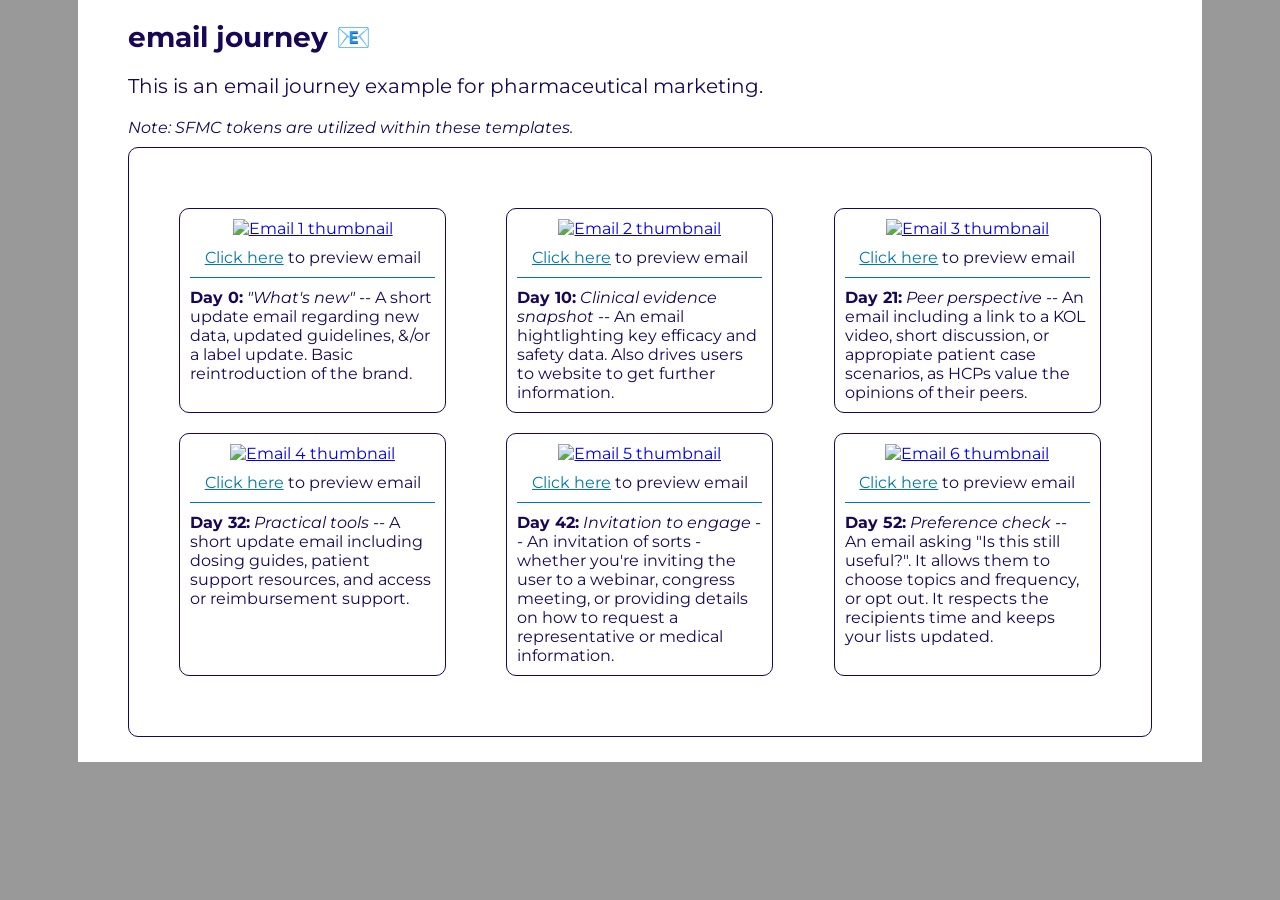
==== index.html @ ec57b70c "outer index, gitignore, favicons" ====
<!DOCTYPE html>
<html lang="en">
<head>
    <meta charset="UTF-8">
    <meta name="viewport" content="width=device-width, initial-scale=1.0">
    <title>email journey</title>
    <link rel="stylesheet" href="./assets/style.css" />
    <!-- google font: -->
    <link rel="preconnect" href="https://fonts.googleapis.com">
    <link rel="preconnect" href="https://fonts.gstatic.com" crossorigin>
    <link href="https://fonts.googleapis.com/css2?family=Montserrat:ital,wght@0,100..900;1,100..900&display=swap" rel="stylesheet">
    <!-- favicon -->
    <link rel="apple-touch-icon" sizes="180x180" href="./assets/favicon/apple-touch-icon.png">
    <link rel="icon" type="image/png" sizes="32x32" href="./assets/favicon/favicon-32x32.png">
    <link rel="icon" type="image/png" sizes="16x16" href="./assets/favicon/favicon-16x16.png">
    <link rel="manifest" href="./assets/favicon/site.webmanifest">
</head>
<body>
    <div class="content-wrapper">
        <h1>email <span class='no-break'>journey 📧</span></h1>
        <h3>This is an email journey example for pharmaceutical marketing.</h3>
        <p class="pb-10"><em>Note: SFMC tokens are utilized within these templates.</em></p>
        <div class="email-list-wrapper">
            <div class="email-example">
                <div class="email-img-wrap">
                    <a href='./email-1/email-1.html'>
                        <img src="./assets/email-thumbs/email-1-ss.png" alt="Email 1 thumbnail">
                    </a>
                    <p class="pt-10"><a href='./email-1/email-1.html' class="email-link">Click here</a> to preview email</p>
                </div>
                <div class="email-info-wrap">
                    <p class="pb-10"><strong>Day 0:</strong> <em>"What's new"</em> -- A short update email regarding new data, updated guidelines, &/or a label update. Basic reintroduction of the brand.</p>
                </div>
            </div>
            <div class="email-example">
                <div class="email-img-wrap">
                    <a href='./email2.html'>
                        <img src="./assets/email-thumbs/email-2-ss.png" alt="Email 2 thumbnail">
                    </a>
                    <p class="pt-10"><a href='./email-2/email-2.html' class="email-link">Click here</a> to preview email</p>
                </div>
                <div class="email-info-wrap">
                    <p><strong>Day 10:</strong> <em>Clinical evidence snapshot</em> -- An email hightlighting key efficacy and safety data. Also drives users to website to get further information.</p>
                </div>
            </div>
            <div class="email-example">
                <div class="email-img-wrap">
                    <a href='./email3.html'>
                        <img src="./assets/email-thumbs/email-3-ss.png" alt="Email 3 thumbnail">
                    </a>
                    <p class="pt-10"><a href='./email-3/email-3.html' class="email-link">Click here</a> to preview email</p>
                </div>
                <div class="email-info-wrap">
                    <p><strong>Day 21:</strong> <em>Peer perspective</em> -- An email including a link to a KOL video, short discussion, or appropiate patient case scenarios, as HCPs value the opinions of their peers.</p>
                </div>
            </div>
            <div class="email-example">
                <div class="email-img-wrap">
                    <a href='./email4.html'>
                        <img src="./assets/email-thumbs/email-4-ss.png" alt="Email 4 thumbnail">
                    </a>
                    <p class="pt-10"><a href='./email-4/email-4.html' class="email-link">Click here</a> to preview email</p>
                </div>
                <div class="email-info-wrap">
                    <p><strong>Day 32:</strong> <em>Practical tools</em> -- A short update email including dosing guides, patient support resources, and access or reimbursement support.</p>
                </div>
            </div>
            <div class="email-example">
                <div class="email-img-wrap">
                    <a href='./email5.html'>
                        <img src="./assets/email-thumbs/email-5-ss.png" alt="Email 5 thumbnail">
                    </a>
                    <p class="pt-10"><a href='./email-5/email-5.html' class="email-link">Click here</a> to preview email</p>
                </div>
                <div class="email-info-wrap">
                    <p><strong>Day 42:</strong> <em>Invitation to engage</em> -- An invitation of sorts - whether you're inviting the user to a webinar, congress meeting, or providing details on how to request a representative or medical information.</p>
                </div>
            </div>
            <div class="email-example">
                <div class="email-img-wrap">
                    <a href='./email6.html'>
                        <img src="./assets/email-thumbs/email-6-ss.png" alt="Email 6 thumbnail">
                    </a>
                    <p class="pt-10"><a href='./email-6/email-6.html' class="email-link">Click here</a> to preview email</p>
                </div>
                <div class="email-info-wrap">
                    <p><strong>Day 52:</strong> <em>Preference check</em> -- An email asking "Is this still useful?". It allows them to choose topics and frequency, or opt out. It respects the recipients time and keeps your lists updated.</p>
                </div>
            </div>
            
        </div>
    </div>
</body>
</html>
---- assets/style.css ----
/* CSS FOR THE INDEX FILE ONLY */
body{
    background-color: #999999;
    font-family: "Montserrat", sans-serif;
    margin:0;
}
.content-wrapper{
    background-color: #ffffff;
    max-width: 1024px;
    margin: 0 auto;
    padding: 1px 50px 25px;
}
h1{
    font-size:1.75rem;
    color: #180756;
}
span.no-break{
    white-space: nowrap;
}
h3{
    font-size:1.25rem;
    font-weight: 400;
    color: #180756;
}
p{
    font-size: 1rem;
    margin: 0;
    color: #180756;
}
.pb-10{
    padding-bottom: 10px;
}
.pt-10{
    padding-top: 10px;
}
.email-list-wrapper{
    display: flex;
    flex-wrap: wrap;
    justify-content: space-around;
    padding: 50px 20px;
    border: 1px solid #180756;
    border-radius: 10px;
}
.email-example{
    width:245px;
    border: 1px solid #180756;
    border-radius: 10px;
    padding: 10px;
    margin: 10px 0;
}
.email-example .email-img-wrap{
    text-align: center;
    padding-bottom:10px;
}
.email-example .email-img-wrap a, .email-link{
    cursor: pointer;
}
.email-example .email-img-wrap a:hover >img{
    border:2px solid #0078a8;
}
.email-example .email-img-wrap img{
    width: 220px;
    height:auto;
}
.email-example .email-info-wrap{
    padding:10px 0 0;
    border-top:1px solid #0078a8;
}
.email-link{
    color: #0078a8;
    text-decoration: underline;
}
.email-link:hover{
    font-weight: bold !important;
    color: #0078a8;
}
.email-link:visited{
    font-weight: bold;
    color: #0078a8;
}
@media screen and (max-width: 768px) {
    h1{
        text-align: center;
    }
}
@media screen and (max-width: 450px) {
    .email-example .email-img-wrap img{
        width:100%;
        min-width: 100%;
    }
}
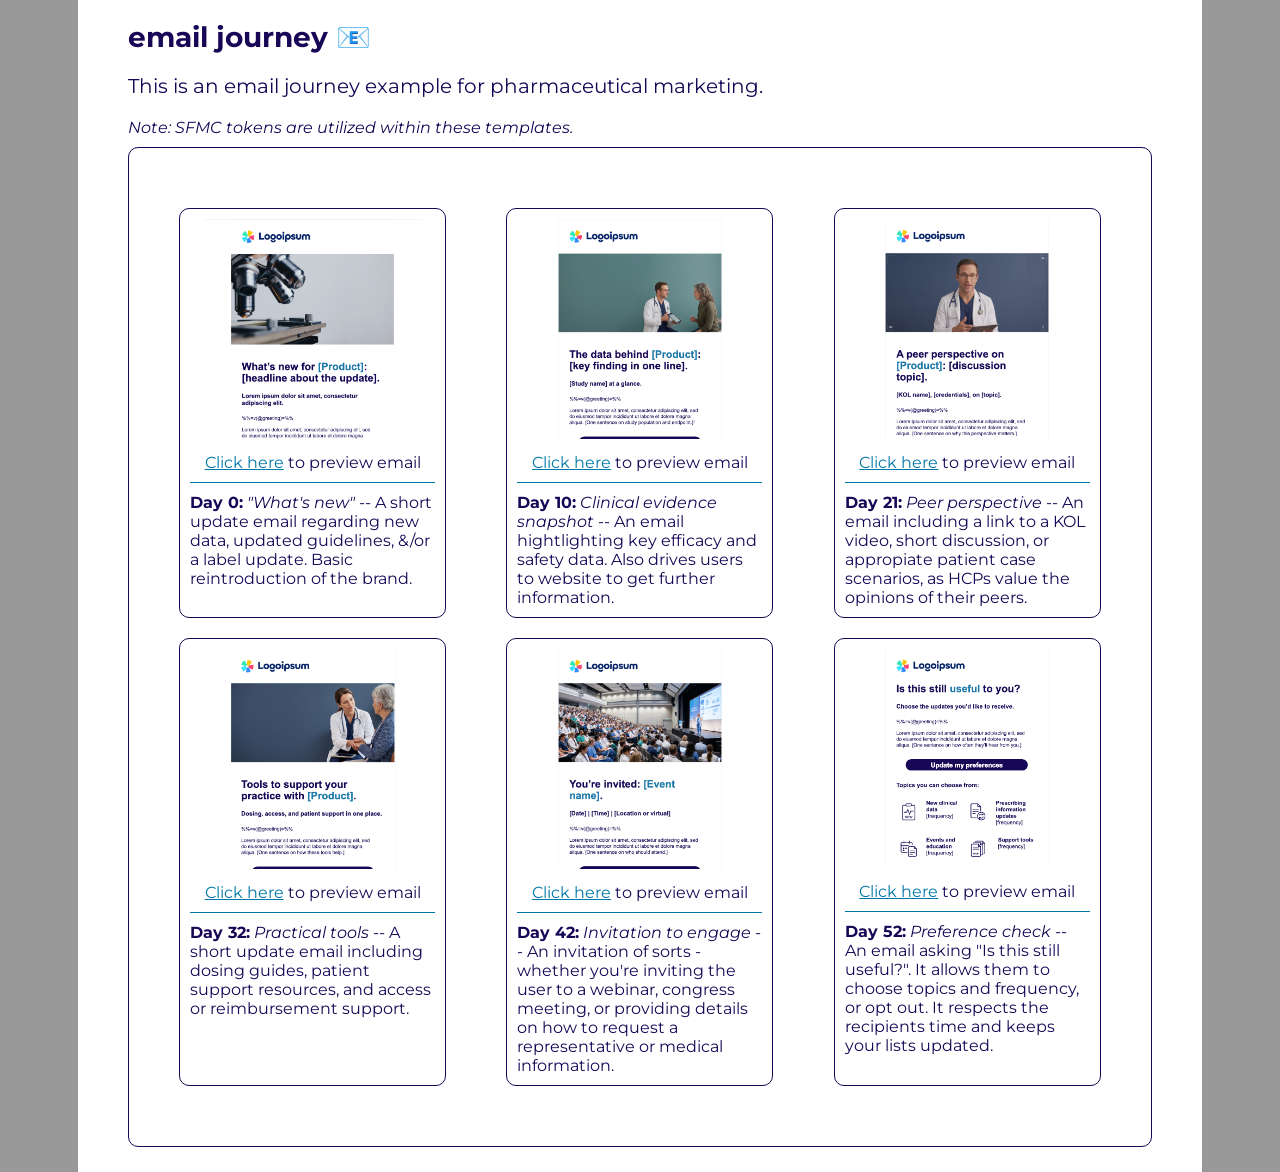
==== commit e0a131d4: "updating preview links" ====
--- a/index.html
+++ b/index.html
@@ -34,7 +34,7 @@
             </div>
             <div class="email-example">
                 <div class="email-img-wrap">
-                    <a href='./email2.html'>
+                    <a href='./email-2/email-2.html'>
                         <img src="./assets/email-thumbs/email-2-ss.png" alt="Email 2 thumbnail">
                     </a>
                     <p class="pt-10"><a href='./email-2/email-2.html' class="email-link">Click here</a> to preview email</p>
@@ -45,7 +45,7 @@
             </div>
             <div class="email-example">
                 <div class="email-img-wrap">
-                    <a href='./email3.html'>
+                    <a href='./email-3/email-3.html'>
                         <img src="./assets/email-thumbs/email-3-ss.png" alt="Email 3 thumbnail">
                     </a>
                     <p class="pt-10"><a href='./email-3/email-3.html' class="email-link">Click here</a> to preview email</p>
@@ -56,7 +56,7 @@
             </div>
             <div class="email-example">
                 <div class="email-img-wrap">
-                    <a href='./email4.html'>
+                    <a href='./email-4/email-4.html'>
                         <img src="./assets/email-thumbs/email-4-ss.png" alt="Email 4 thumbnail">
                     </a>
                     <p class="pt-10"><a href='./email-4/email-4.html' class="email-link">Click here</a> to preview email</p>
@@ -67,10 +67,10 @@
             </div>
             <div class="email-example">
                 <div class="email-img-wrap">
-                    <a href='./email5.html'>
+                    <a href='./email-4/email-4.html'>
                         <img src="./assets/email-thumbs/email-5-ss.png" alt="Email 5 thumbnail">
                     </a>
-                    <p class="pt-10"><a href='./email-5/email-5.html' class="email-link">Click here</a> to preview email</p>
+                    <p class="pt-10"><a href='./email-4/email-4.html' class="email-link">Click here</a> to preview email</p>
                 </div>
                 <div class="email-info-wrap">
                     <p><strong>Day 42:</strong> <em>Invitation to engage</em> -- An invitation of sorts - whether you're inviting the user to a webinar, congress meeting, or providing details on how to request a representative or medical information.</p>
@@ -78,7 +78,7 @@
             </div>
             <div class="email-example">
                 <div class="email-img-wrap">
-                    <a href='./email6.html'>
+                    <a href='./email-6/email-6.html'>
                         <img src="./assets/email-thumbs/email-6-ss.png" alt="Email 6 thumbnail">
                     </a>
                     <p class="pt-10"><a href='./email-6/email-6.html' class="email-link">Click here</a> to preview email</p>
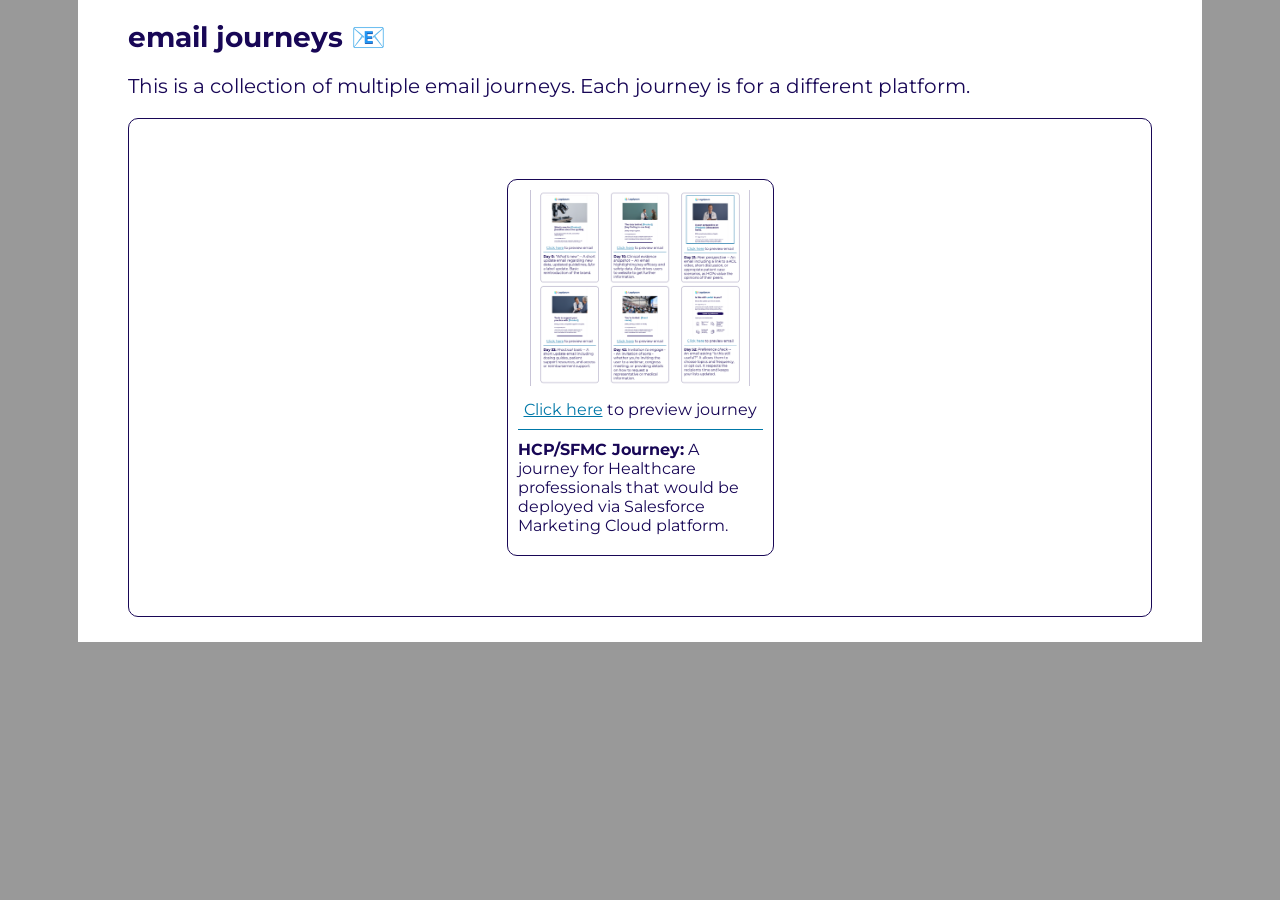
==== commit 86d47645: "sfmc journey ss, update outer index" ====
--- a/index.html
+++ b/index.html
@@ -17,22 +17,22 @@
 </head>
 <body>
     <div class="content-wrapper">
-        <h1>email <span class='no-break'>journey 📧</span></h1>
-        <h3>This is an email journey example for pharmaceutical marketing.</h3>
-        <p class="pb-10"><em>Note: SFMC tokens are utilized within these templates.</em></p>
+        <h1>email <span class='no-break'>journeys 📧</span></h1>
+        <h3>This is a collection of multiple email journeys. Each journey is for a different platform.</h3>
+        <!-- <p class="pb-10"><em>Note: </em></p> -->
         <div class="email-list-wrapper">
             <div class="email-example">
                 <div class="email-img-wrap">
-                    <a href='./email-1/email-1.html'>
-                        <img src="./assets/email-thumbs/email-1-ss.png" alt="Email 1 thumbnail">
+                    <a href='./SFMC-journey/index.html'>
+                        <img src="./assets/email-thumbs/sfmc-journey-ss.png" alt="SFMC Journey thumbnail">
                     </a>
-                    <p class="pt-10"><a href='./email-1/email-1.html' class="email-link">Click here</a> to preview email</p>
+                    <p class="pt-10"><a href='./SFMC-journey/index.html' class="email-link">Click here</a> to preview journey</p>
                 </div>
                 <div class="email-info-wrap">
-                    <p class="pb-10"><strong>Day 0:</strong> <em>"What's new"</em> -- A short update email regarding new data, updated guidelines, &/or a label update. Basic reintroduction of the brand.</p>
+                    <p class="pb-10"><strong>HCP/SFMC Journey:</strong> A journey for Healthcare professionals that would be deployed via Salesforce Marketing Cloud platform.</p>
                 </div>
             </div>
-            <div class="email-example">
+            <!-- <div class="email-example">
                 <div class="email-img-wrap">
                     <a href='./email-2/email-2.html'>
                         <img src="./assets/email-thumbs/email-2-ss.png" alt="Email 2 thumbnail">
@@ -42,8 +42,8 @@
                 <div class="email-info-wrap">
                     <p><strong>Day 10:</strong> <em>Clinical evidence snapshot</em> -- An email hightlighting key efficacy and safety data. Also drives users to website to get further information.</p>
                 </div>
-            </div>
-            <div class="email-example">
+            </div> -->
+            <!-- <div class="email-example">
                 <div class="email-img-wrap">
                     <a href='./email-3/email-3.html'>
                         <img src="./assets/email-thumbs/email-3-ss.png" alt="Email 3 thumbnail">
@@ -53,8 +53,8 @@
                 <div class="email-info-wrap">
                     <p><strong>Day 21:</strong> <em>Peer perspective</em> -- An email including a link to a KOL video, short discussion, or appropiate patient case scenarios, as HCPs value the opinions of their peers.</p>
                 </div>
-            </div>
-            <div class="email-example">
+            </div> -->
+            <!-- <div class="email-example">
                 <div class="email-img-wrap">
                     <a href='./email-4/email-4.html'>
                         <img src="./assets/email-thumbs/email-4-ss.png" alt="Email 4 thumbnail">
@@ -64,8 +64,8 @@
                 <div class="email-info-wrap">
                     <p><strong>Day 32:</strong> <em>Practical tools</em> -- A short update email including dosing guides, patient support resources, and access or reimbursement support.</p>
                 </div>
-            </div>
-            <div class="email-example">
+            </div> -->
+            <!-- <div class="email-example">
                 <div class="email-img-wrap">
                     <a href='./email-4/email-4.html'>
                         <img src="./assets/email-thumbs/email-5-ss.png" alt="Email 5 thumbnail">
@@ -75,8 +75,8 @@
                 <div class="email-info-wrap">
                     <p><strong>Day 42:</strong> <em>Invitation to engage</em> -- An invitation of sorts - whether you're inviting the user to a webinar, congress meeting, or providing details on how to request a representative or medical information.</p>
                 </div>
-            </div>
-            <div class="email-example">
+            </div> -->
+            <!-- <div class="email-example">
                 <div class="email-img-wrap">
                     <a href='./email-6/email-6.html'>
                         <img src="./assets/email-thumbs/email-6-ss.png" alt="Email 6 thumbnail">
@@ -86,7 +86,7 @@
                 <div class="email-info-wrap">
                     <p><strong>Day 52:</strong> <em>Preference check</em> -- An email asking "Is this still useful?". It allows them to choose topics and frequency, or opt out. It respects the recipients time and keeps your lists updated.</p>
                 </div>
-            </div>
+            </div> -->
             
         </div>
     </div>
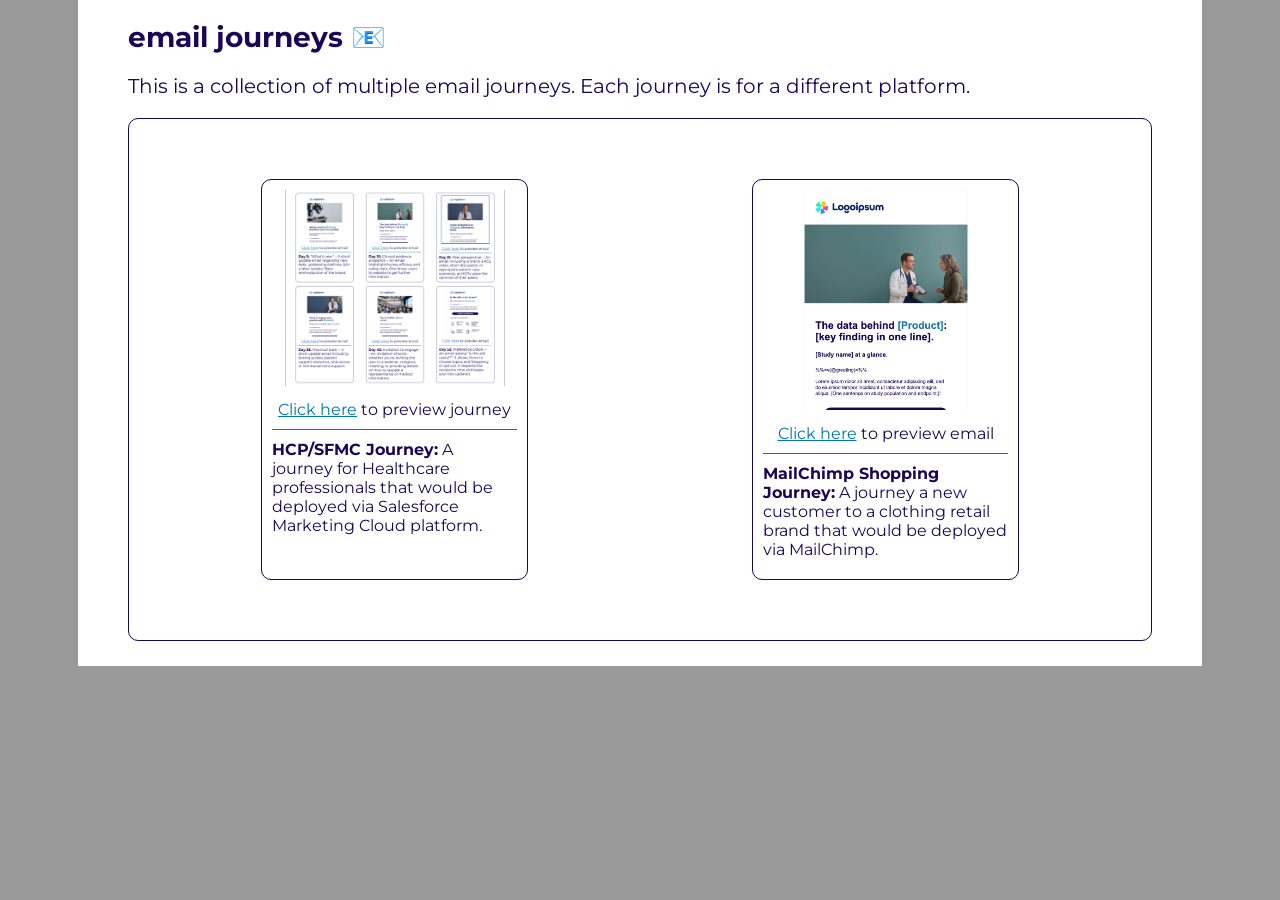
==== commit 5f9258ca: "j2 screenshots, outer index, main index" ====
--- a/index.html
+++ b/index.html
@@ -32,17 +32,17 @@
                     <p class="pb-10"><strong>HCP/SFMC Journey:</strong> A journey for Healthcare professionals that would be deployed via Salesforce Marketing Cloud platform.</p>
                 </div>
             </div>
-            <!-- <div class="email-example">
+            <div class="email-example">
                 <div class="email-img-wrap">
-                    <a href='./email-2/email-2.html'>
+                    <a href='./MailChimp-journey/index.html'>
                         <img src="./assets/email-thumbs/email-2-ss.png" alt="Email 2 thumbnail">
                     </a>
-                    <p class="pt-10"><a href='./email-2/email-2.html' class="email-link">Click here</a> to preview email</p>
+                    <p class="pt-10"><a href='./MailChimp-journey/index.html' class="email-link">Click here</a> to preview email</p>
                 </div>
                 <div class="email-info-wrap">
-                    <p><strong>Day 10:</strong> <em>Clinical evidence snapshot</em> -- An email hightlighting key efficacy and safety data. Also drives users to website to get further information.</p>
+                    <p class="pb-10"><strong>MailChimp Shopping Journey:</strong> A journey a new customer to a clothing retail brand that would be deployed via MailChimp.</p>
                 </div>
-            </div> -->
+            </div>
             <!-- <div class="email-example">
                 <div class="email-img-wrap">
                     <a href='./email-3/email-3.html'>
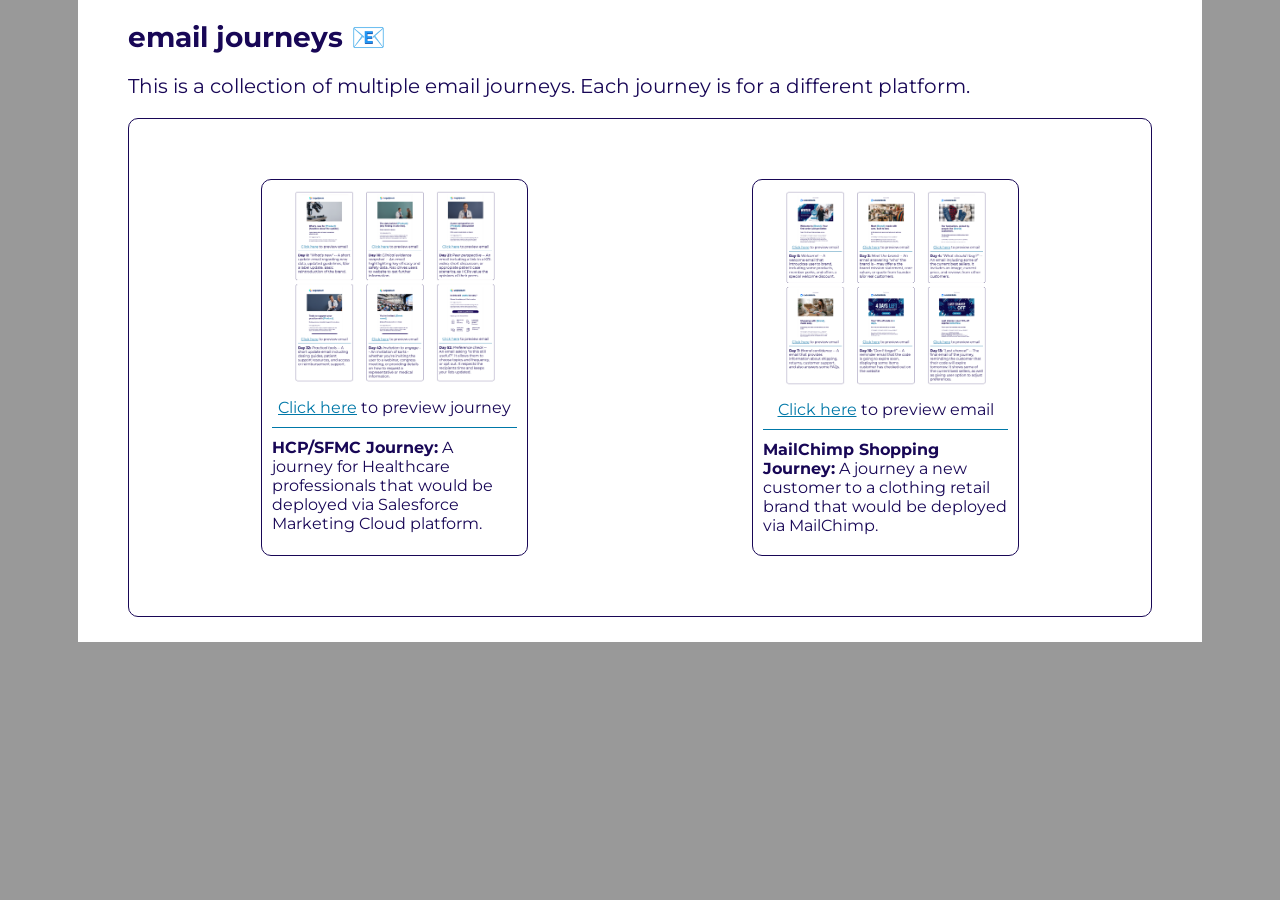
==== commit db8b69a1: "update screenshot names for future journeys" ====
--- a/index.html
+++ b/index.html
@@ -24,7 +24,7 @@
             <div class="email-example">
                 <div class="email-img-wrap">
                     <a href='./SFMC-journey/index.html'>
-                        <img src="./assets/email-thumbs/sfmc-journey-ss.png" alt="SFMC Journey thumbnail">
+                        <img src="./assets/email-thumbs/j1-ss.png" alt="SFMC Journey thumbnail">
                     </a>
                     <p class="pt-10"><a href='./SFMC-journey/index.html' class="email-link">Click here</a> to preview journey</p>
                 </div>
@@ -35,7 +35,7 @@
             <div class="email-example">
                 <div class="email-img-wrap">
                     <a href='./MailChimp-journey/index.html'>
-                        <img src="./assets/email-thumbs/email-2-ss.png" alt="Email 2 thumbnail">
+                        <img src="./assets/email-thumbs/j2-ss.png" alt="Email 2 thumbnail">
                     </a>
                     <p class="pt-10"><a href='./MailChimp-journey/index.html' class="email-link">Click here</a> to preview email</p>
                 </div>
